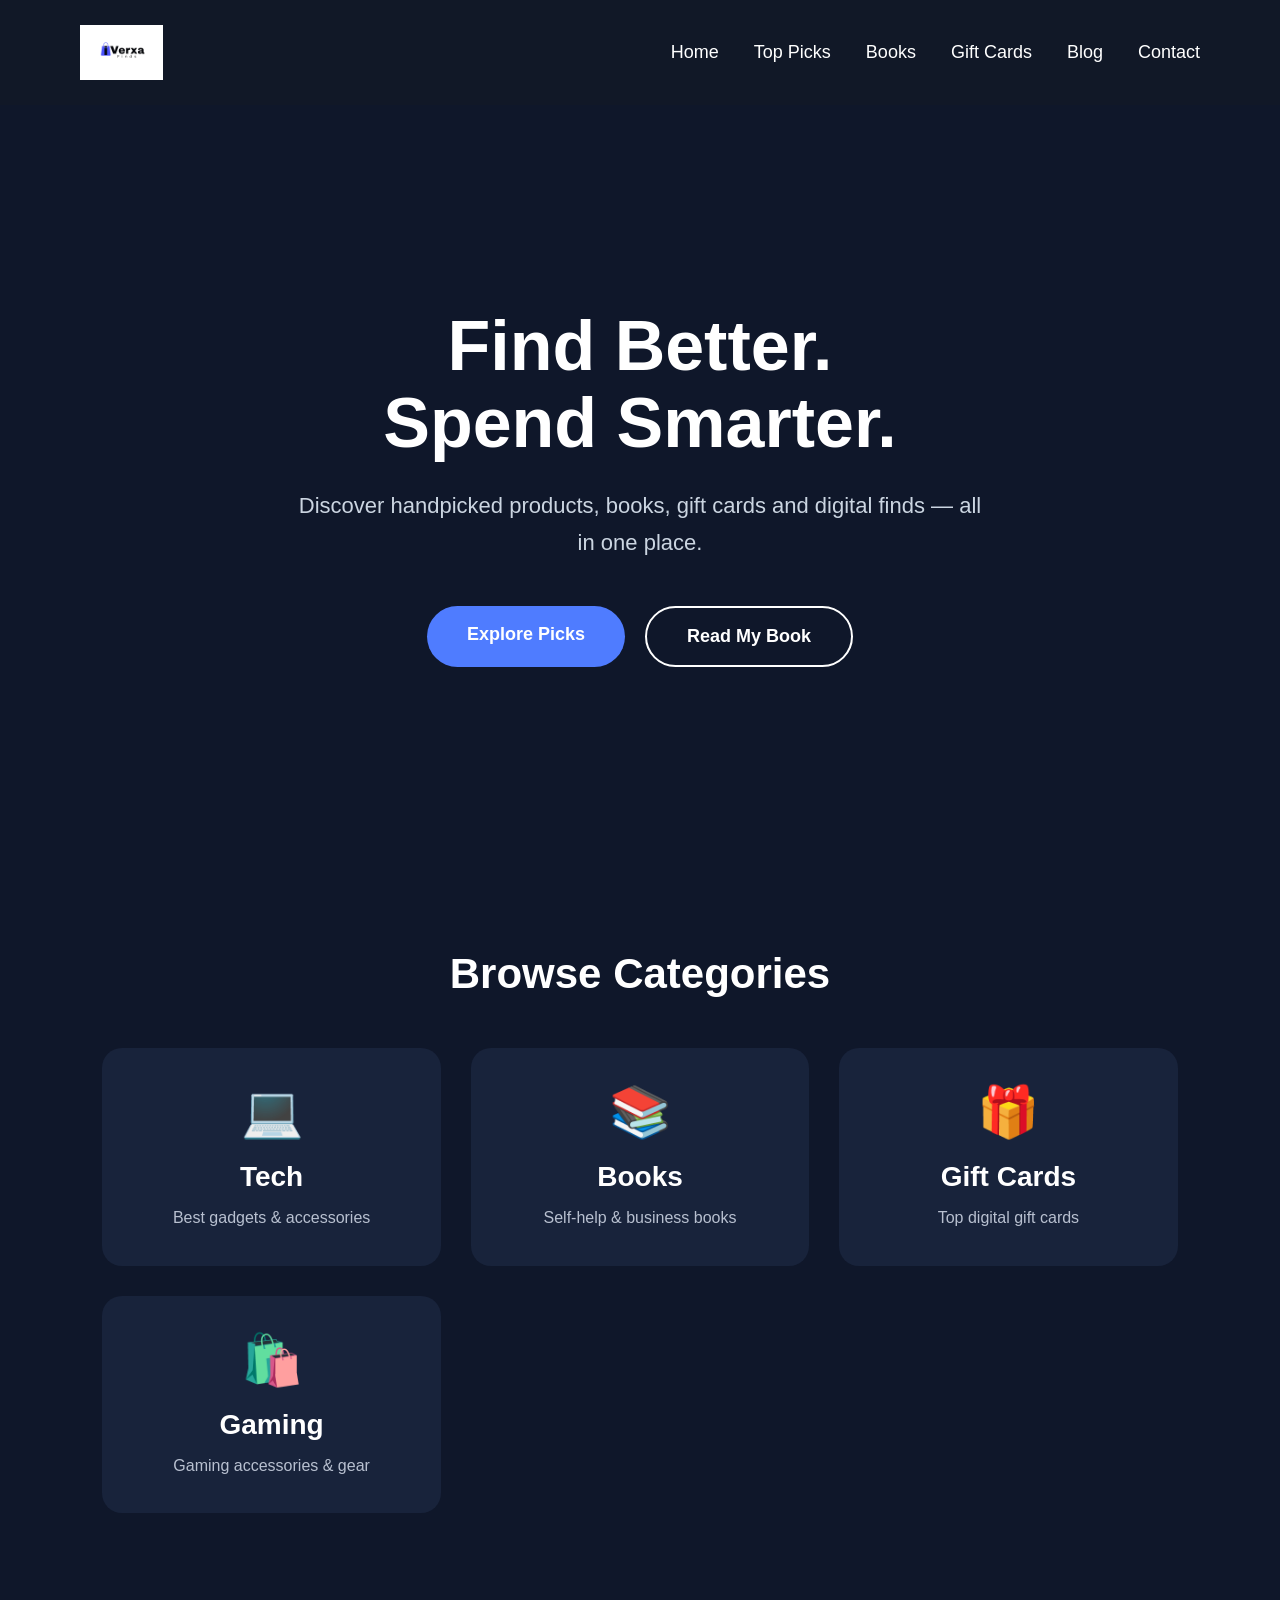
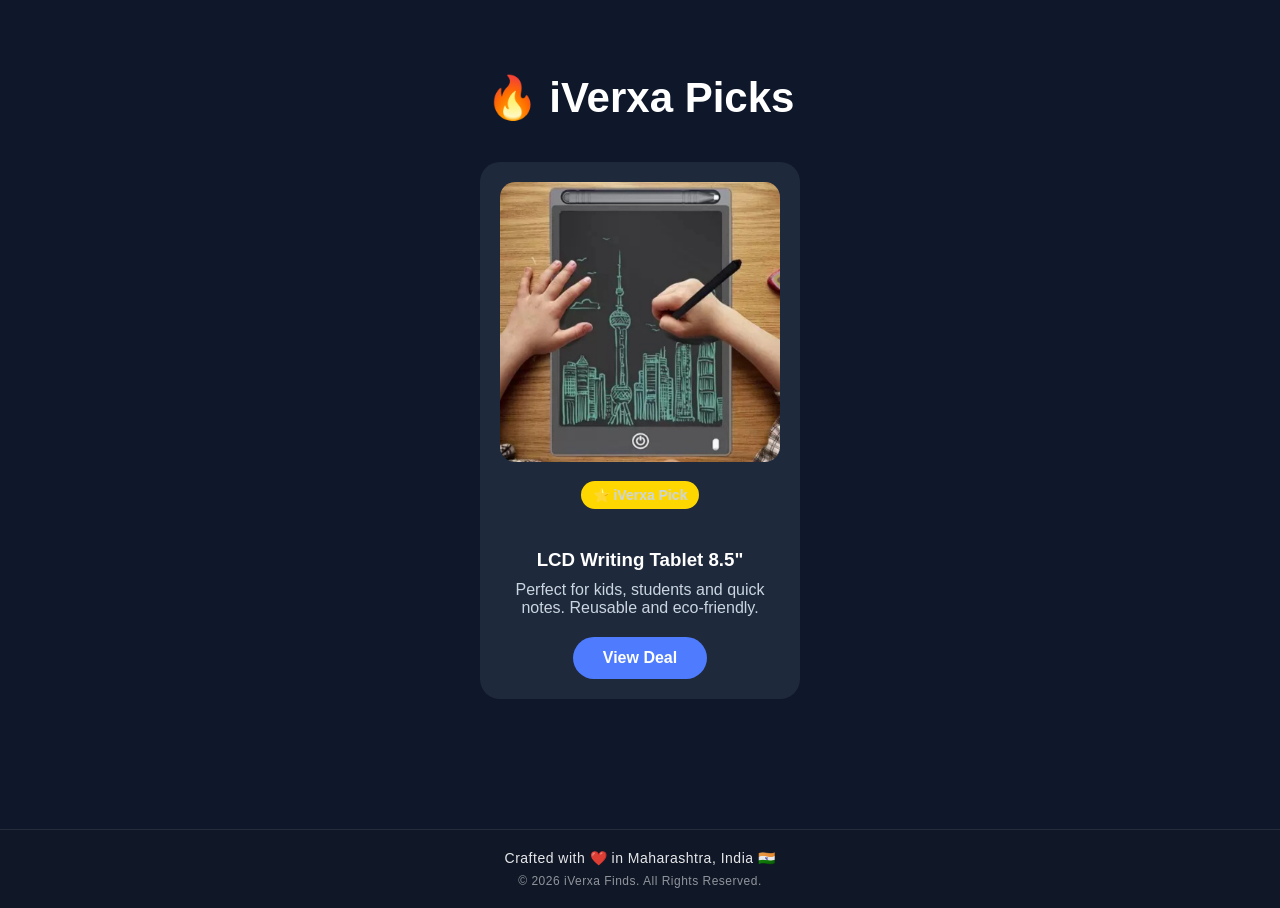
==== index.html @ 4cc2a30b "Added dedicated gift cards page and improved homepage" ====
<!DOCTYPE html>
<html lang="en">

<head>
    <meta charset="UTF-8">
    <meta name="viewport" content="width=device-width, initial-scale=1.0">
    <title>TEST WEBSITE</title>

    <link rel="stylesheet" href="css/style.css">
</head>

<body>

    <nav>

        <div class="logo">
            <img src="images/logo.jpeg" alt="Logo">
        </div>

        <ul class="menu">
            <li><a href="#">Home</a></li>
            <li><a href="#">Top Picks</a></li>
            <li><a href="#">Books</a></li>
            <a href="giftcards.html">Gift Cards</a>
            <li><a href="#">Blog</a></li>
            <li><a href="#">Contact</a></li>
        </ul>

    </nav>

    <section class="hero">

        <h1>Find Better.<br>Spend Smarter.</h1>

        <p>
            Discover handpicked products, books,
            gift cards and digital finds —
            all in one place.
        </p>

        <div class="buttons">
            <a href="#products">Explore Picks</a>
<a href="#books">Read My Book</a>
        </div>

    </section>

    <section class="categories">

        <h2>Browse Categories</h2>

        <div class="category-grid">

            <div class="category-card">
                <span>💻</span>
                <h3>Tech</h3>
                <p>Best gadgets & accessories</p>
            </div>

            <div class="category-card">
                <span>📚</span>
                <h3>Books</h3>
                <p>Self-help & business books</p>
            </div>

<a href="giftcards.html" class="category-link">
    <div class="category-card">
        <span>🎁</span>
        <h3>Gift Cards</h3>
        <p>Top digital gift cards</p>
    </div>
</a>

            <div class="category-card">
                <span>🛍️</span>
                <h3>Gaming</h3>
<p>Gaming accessories & gear</p>
            </div>

        </div>

    </section>
<section class="products" id="products">

    <h2>🔥 iVerxa Picks</h2>

    <div class="product-grid">

        <div class="product-card">

            <img src="images/writing-tablet.jpg" alt="LCD Writing Tablet">

            <p class="badge">⭐ iVerxa Pick</p>

<h3>LCD Writing Tablet 8.5"</h3>

<p>
Perfect for kids, students and quick notes.
Reusable and eco-friendly.
</p>

<a href="https://fktr.in/2ilGq4U" target="_blank">
View Deal
</a>

        </div>

    </div>

</section>

<script src="js/script.js"></script>

<footer class="footer">
    Crafted with ❤️ in Maharashtra, India &#127470;&#127475;
    <br>
    <span>© 2026 iVerxa Finds. All Rights Reserved.</span>
</footer>

</body>
</html>
---- css/style.css ----
*{
    margin:0;
    padding:0;
    box-sizing:border-box;
}

body{
    font-family:Arial, Helvetica, sans-serif;
    background:#0F172A;
    color:white;
}

/* ================= NAVBAR ================= */

nav{
    display:flex;
    justify-content:space-between;
    align-items:center;
    padding:25px 80px;
    background:#111827;
    position:sticky;
    top:0;
}

.logo img{
    height:55px;
    width:auto;
    display:block;
}

.menu{
    display:flex;
    list-style:none;
    gap:35px;
}

.menu a{
    color:white;
    text-decoration:none;
    font-size:18px;
    transition:0.3s;
}

.menu a:hover{
    color:#4F7CFF;
}

/* ================= HERO ================= */

.hero{
    min-height:85vh;
    display:flex;
    flex-direction:column;
    justify-content:center;
    align-items:center;
    text-align:center;
    padding:40px;
}

.hero h1{
    font-size:70px;
    font-weight:800;
    line-height:1.1;
}

.hero p{
    margin-top:25px;
    max-width:700px;
    color:#cbd5e1;
    font-size:22px;
    line-height:1.7;
}

.buttons{
    margin-top:45px;
    display:flex;
    gap:20px;
}

.buttons a{
    text-decoration:none;
    padding:18px 40px;
    border-radius:50px;
    font-size:18px;
    font-weight:bold;
    transition:.3s;
}

.buttons a:first-child{
    background:#4F7CFF;
    color:white;
}

.buttons a:last-child{
    border:2px solid white;
    color:white;
}

.buttons a:hover{
    transform:translateY(-5px);
}

/* ================= CATEGORIES ================= */

.categories{
    padding:80px 8%;
}

.categories h2{
    text-align:center;
    font-size:42px;
    margin-bottom:50px;
}

.category-grid{
    display:grid;
    grid-template-columns:repeat(auto-fit,minmax(250px,1fr));
    gap:30px;
}

.category-card{
    background:#18233b;
    border-radius:20px;
    padding:35px;
    text-align:center;
    cursor:pointer;
    transition:0.3s;
}

.category-card:hover{
    transform:translateY(-10px);
    background:#22304a;
}

.category-card span{
    font-size:50px;
    display:block;
    margin-bottom:20px;
}

.category-card h3{
    font-size:28px;
    margin-bottom:12px;
}

.category-card p{
    color:#b8c0d0;
    line-height:1.6;
}

.products{
    padding:80px;
    text-align:center;
}

.products h2{
    font-size:42px;
    margin-bottom:40px;
}

.product-grid{
    display:flex;
    justify-content:center;
}

.product-card{
    width:320px;
    background:#1E293B;
    border-radius:20px;
    padding:20px;
}

.product-card img{
    width:100%;
    border-radius:15px;
}

.product-card h3{
    margin:20px 0 10px;
}

.product-card p{
    color:#cbd5e1;
    margin-bottom:20px;
}

.product-card a{
    display:inline-block;
    padding:12px 30px;
    background:#4F7CFF;
    color:white;
    text-decoration:none;
    border-radius:30px;
    font-weight:bold;
}

.product-card a:hover{
    background:#3567ff;
}/* ================= GIFT CARDS ================= */

.gift-cards{
    padding:80px 8%;
    text-align:center;
}

.gift-cards h2{
    font-size:42px;
    margin-bottom:15px;
}

.gift-cards .subtitle{
    color:#b8c0d0;
    margin-bottom:50px;
}

.gift-grid{
    display:grid;
    grid-template-columns:repeat(auto-fit,minmax(260px,1fr));
    gap:30px;
}

.gift-card{
    background:#1E293B;
    padding:30px;
    border-radius:20px;
    transition:.3s;
}

.gift-card:hover{
    transform:translateY(-8px);
}

.gift-card img{
    width:80px;
    margin-bottom:20px;
}

.gift-card h3{
    margin-bottom:20px;
}

.gift-card select{
    width:100%;
    padding:12px;
    border:none;
    border-radius:10px;
    margin-bottom:15px;
    background:#0F172A;
    color:white;
}

.stock{
    color:#4ade80;
    margin-bottom:20px;
    font-weight:bold;
}

.gift-card a{
    display:inline-block;
    width:100%;
    padding:14px;
    border-radius:12px;
    background:#4F7CFF;
    color:white;
    text-decoration:none;
    font-weight:bold;
}

.gift-card a:hover{
    background:#3567ff;
}/* ================= FOOTER ================= */

footer{
    background:#111827;
    text-align:center;
    padding:25px;
    margin-top:80px;
}

footer p{
    color:#b8c0d0;
    font-size:16px;
}
.badge{
    display:inline-block;
    background:#FFD700;
    color:#111827;
    padding:6px 12px;
    border-radius:20px;
    font-size:14px;
    font-weight:bold;
    margin:15px 0;
}.category-link{
    text-decoration:none;
    color:inherit;
}

.footer {
    text-align: center;
    padding: 20px;
    margin-top: 50px;
    color: #ffffff;
    font-size: 14px;
    letter-spacing: 0.5px;
    opacity: 0.9;
    border-top: 1px solid rgba(255,255,255,0.1);
}

.footer span {
    display: block;
    margin-top: 8px;
    font-size: 12px;
    opacity: 0.6;
}
.offer-badge{
    display:inline-block;
    background:#16a34a;
    color:#fff;
    padding:6px 12px;
    border-radius:20px;
    font-size:14px;
    font-weight:bold;
    margin:10px 0 15px 0;
}

/* Gift Card Images */
.gift-card img{
    width:90px;
    height:90px;
    object-fit:contain;
    margin-bottom:15px;
}

/* Gift Card Size */
.gift-card{
    min-height:420px;
    transition:0.3s ease;
}

/* Hover Effect */
.gift-card:hover{
    transform:translateY(-8px);
}
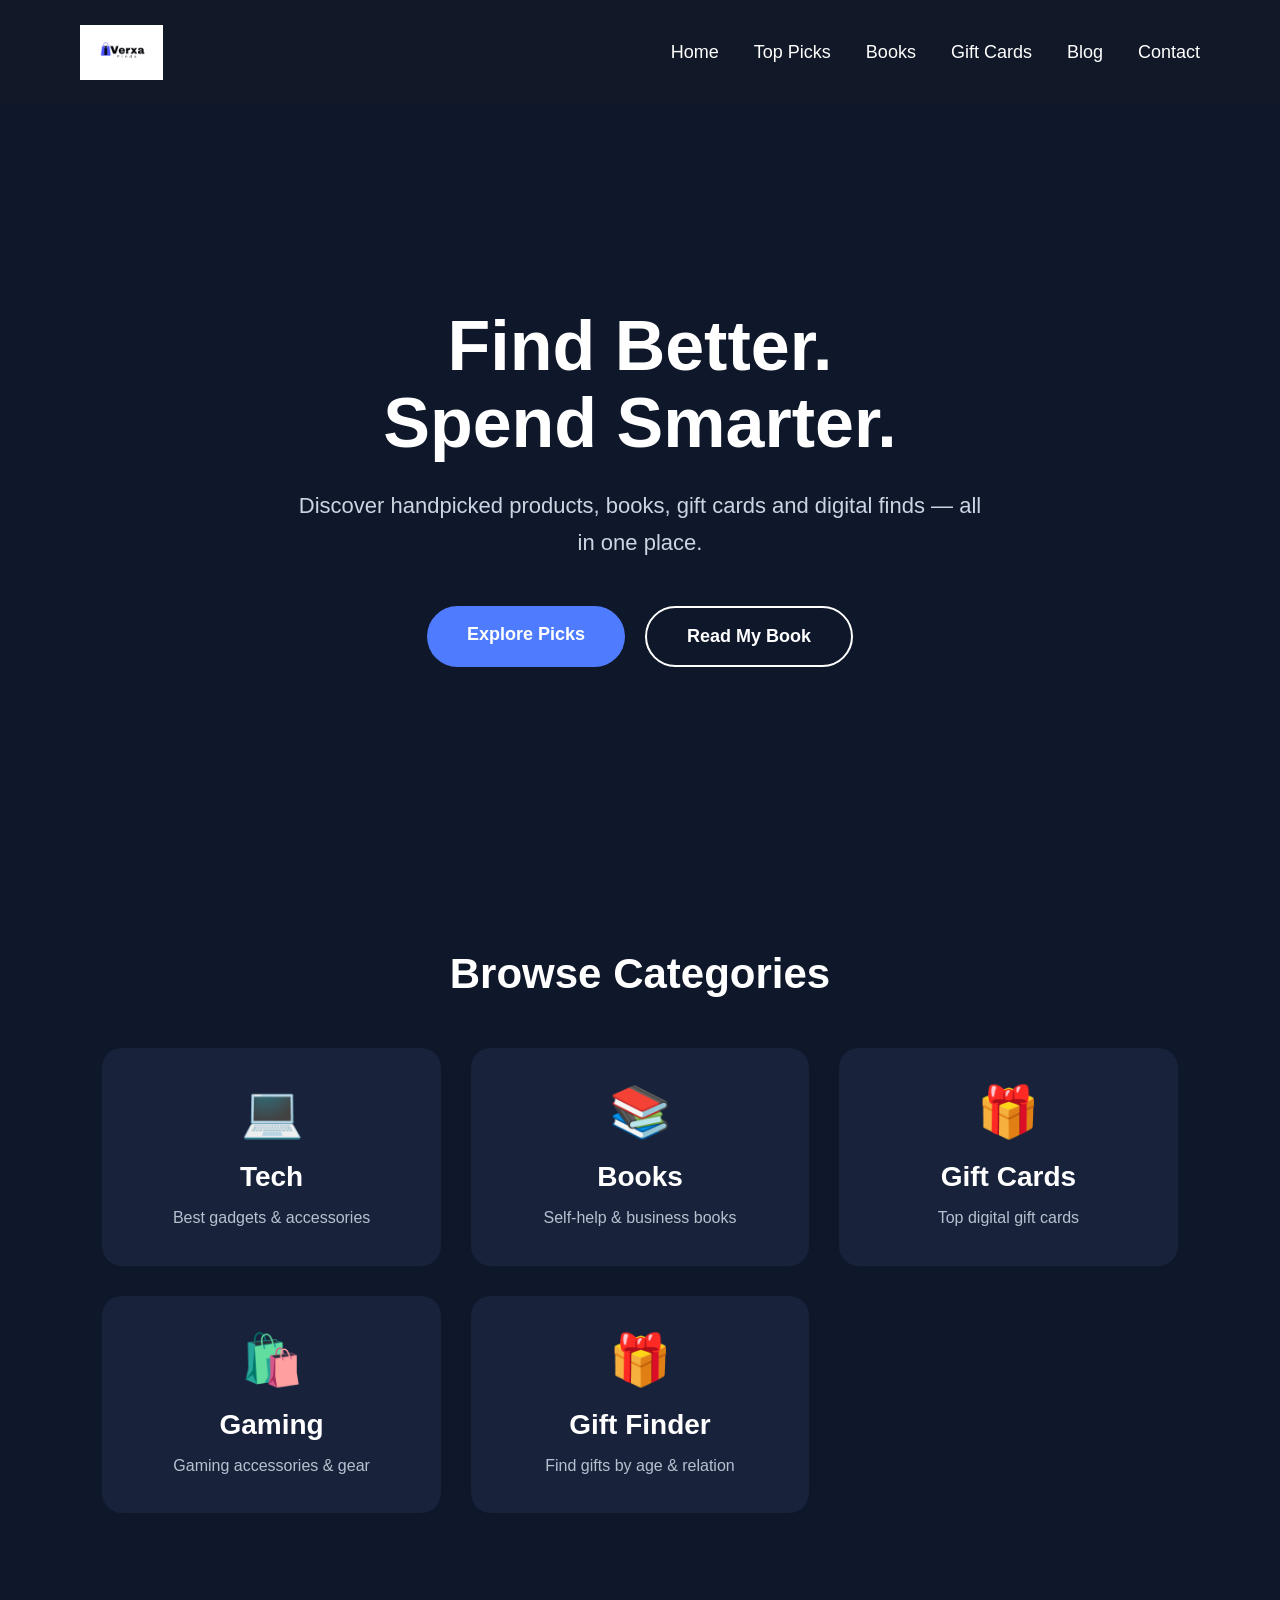
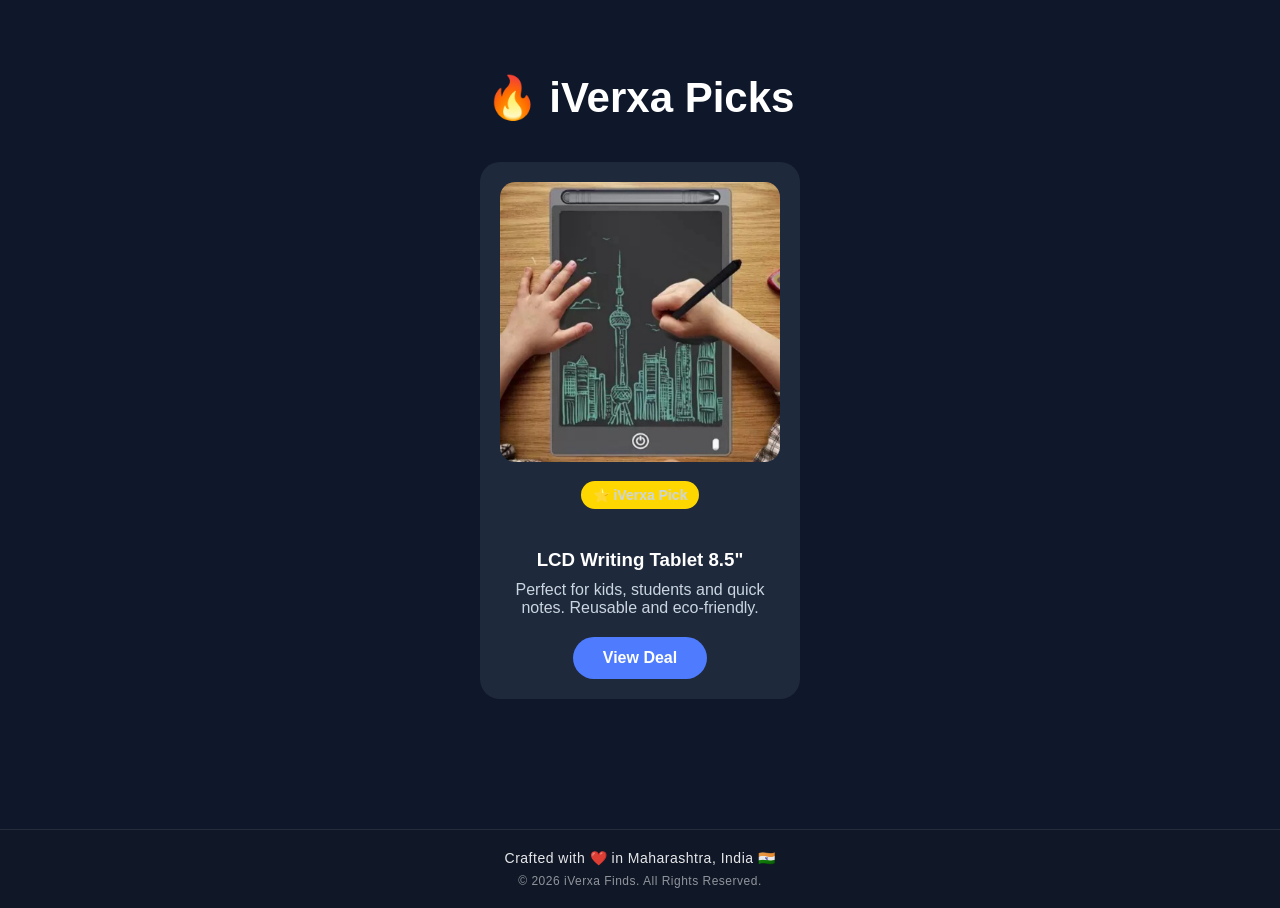
==== commit bb7d9ed4: "Added Gift Finder with product recommendations" ====
--- a/index.html
+++ b/index.html
@@ -4,7 +4,7 @@
 <head>
     <meta charset="UTF-8">
     <meta name="viewport" content="width=device-width, initial-scale=1.0">
-    <title>TEST WEBSITE</title>
+    <title>iVerxa Finds | Handpicked Products & Gift Cards</title>
 
     <link rel="stylesheet" href="css/style.css">
 </head>
@@ -77,6 +77,14 @@
 <p>Gaming accessories & gear</p>
             </div>
 
+            <a href="giftfinder.html" class="category-link">
+    <div class="category-card">
+        <span>🎁</span>
+        <h3>Gift Finder</h3>
+        <p>Find gifts by age & relation</p>
+    </div>
+</a>
+
         </div>
 
     </section>
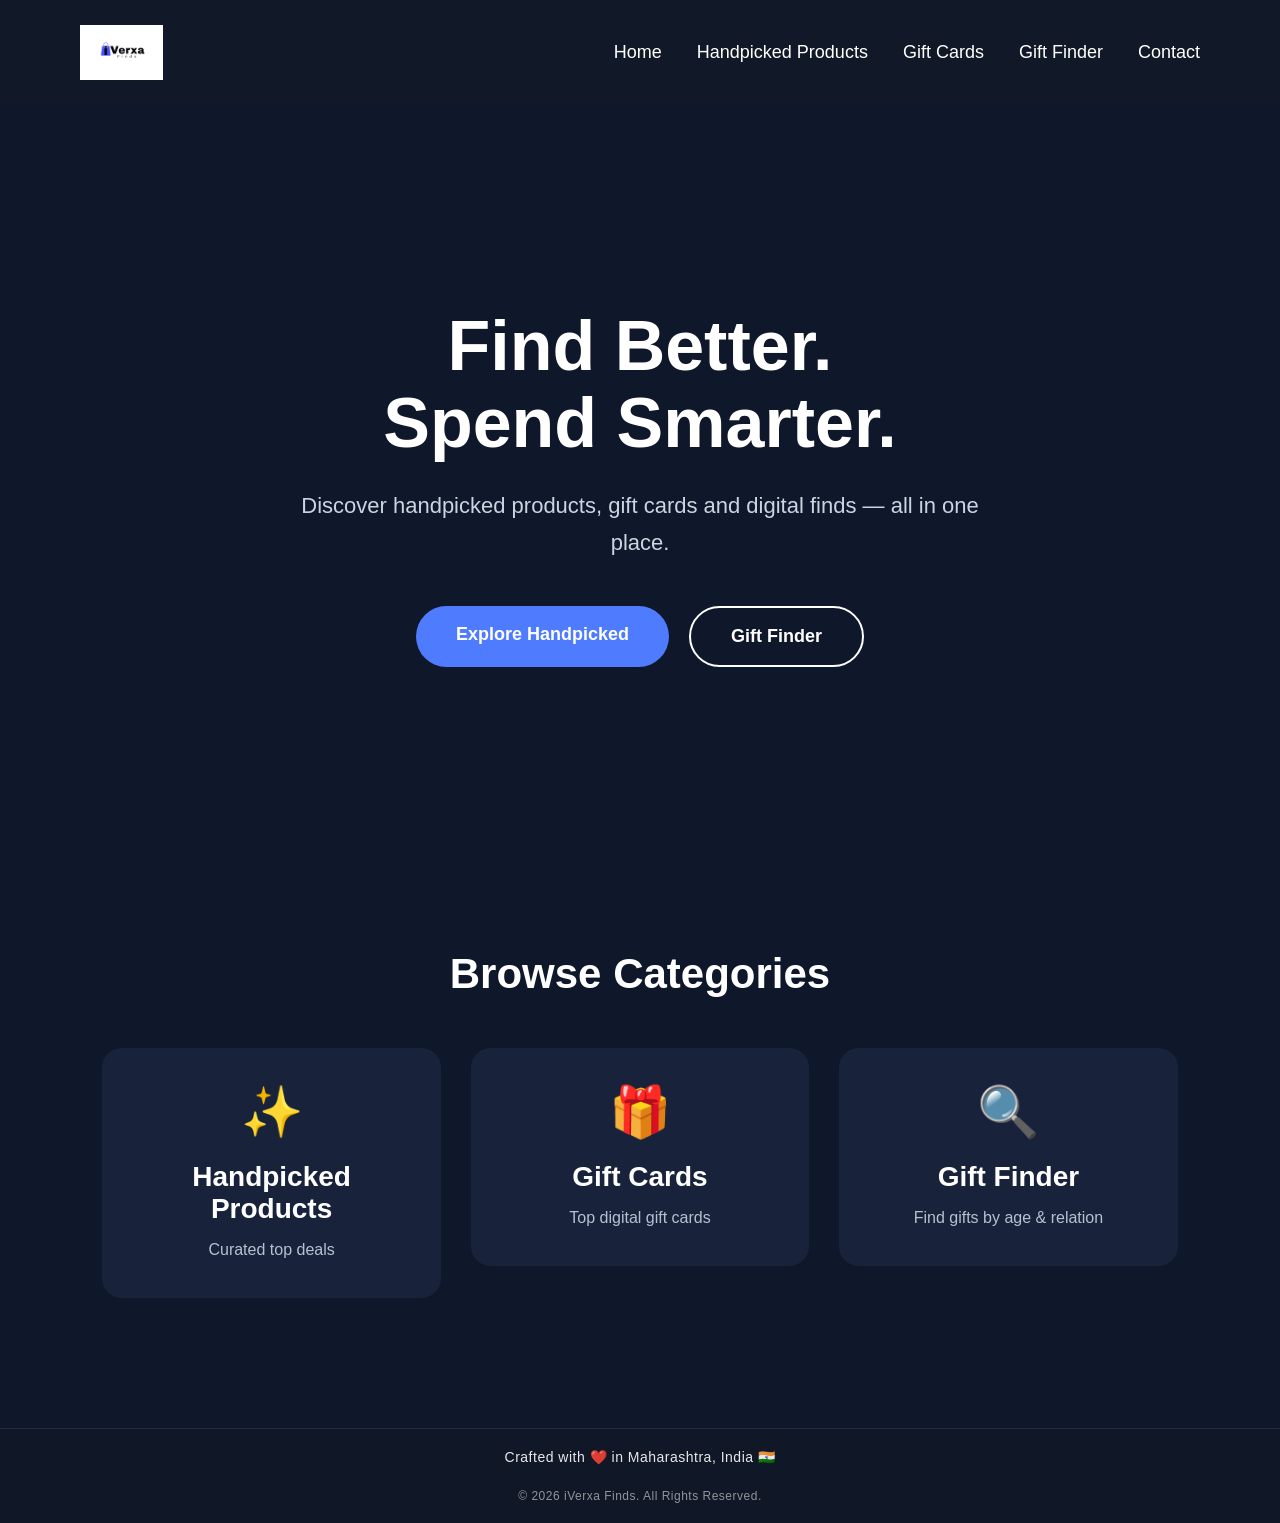
==== commit 79751b46: "Updated handpicked section and gift finder features" ====
--- a/index.html
+++ b/index.html
@@ -6,124 +6,80 @@
     <meta name="viewport" content="width=device-width, initial-scale=1.0">
     <title>iVerxa Finds | Handpicked Products & Gift Cards</title>
 
+    <meta name="google-site-verification" content="LijkkL2CSjMQVJbNlQ_ZaYyhvx5YOYmb2FTAO7LZ7fs" />
+
     <link rel="stylesheet" href="css/style.css">
 </head>
 
 <body>
 
     <nav>
-
         <div class="logo">
             <img src="images/logo.jpeg" alt="Logo">
         </div>
 
         <ul class="menu">
-            <li><a href="#">Home</a></li>
-            <li><a href="#">Top Picks</a></li>
-            <li><a href="#">Books</a></li>
-            <a href="giftcards.html">Gift Cards</a>
-            <li><a href="#">Blog</a></li>
-            <li><a href="#">Contact</a></li>
+            <li><a href="index.html">Home</a></li>
+            <li><a href="handpicked.html">Handpicked Products</a></li>
+            <li><a href="giftcards.html">Gift Cards</a></li>
+            <li><a href="giftfinder.html">Gift Finder</a></li>
+            <li><a href="contact.html">Contact</a></li>
         </ul>
-
     </nav>
 
     <section class="hero">
-
         <h1>Find Better.<br>Spend Smarter.</h1>
 
         <p>
-            Discover handpicked products, books,
+            Discover handpicked products,
             gift cards and digital finds —
             all in one place.
         </p>
 
         <div class="buttons">
-            <a href="#products">Explore Picks</a>
-<a href="#books">Read My Book</a>
+            <a href="handpicked.html">Explore Handpicked</a>
+            <a href="giftfinder.html">Gift Finder</a>
         </div>
-
     </section>
 
     <section class="categories">
-
         <h2>Browse Categories</h2>
 
         <div class="category-grid">
 
-            <div class="category-card">
-                <span>💻</span>
-                <h3>Tech</h3>
-                <p>Best gadgets & accessories</p>
-            </div>
+            <a href="handpicked.html" class="category-link">
+                <div class="category-card">
+                    <span>✨</span>
+                    <h3>Handpicked Products</h3>
+                    <p>Curated top deals</p>
+                </div>
+            </a>
 
-            <div class="category-card">
-                <span>📚</span>
-                <h3>Books</h3>
-                <p>Self-help & business books</p>
-            </div>
-
-<a href="giftcards.html" class="category-link">
-    <div class="category-card">
-        <span>🎁</span>
-        <h3>Gift Cards</h3>
-        <p>Top digital gift cards</p>
-    </div>
-</a>
-
-            <div class="category-card">
-                <span>🛍️</span>
-                <h3>Gaming</h3>
-<p>Gaming accessories & gear</p>
-            </div>
+            <a href="giftcards.html" class="category-link">
+                <div class="category-card">
+                    <span>🎁</span>
+                    <h3>Gift Cards</h3>
+                    <p>Top digital gift cards</p>
+                </div>
+            </a>
 
             <a href="giftfinder.html" class="category-link">
-    <div class="category-card">
-        <span>🎁</span>
-        <h3>Gift Finder</h3>
-        <p>Find gifts by age & relation</p>
-    </div>
-</a>
+                <div class="category-card">
+                    <span>🔍</span>
+                    <h3>Gift Finder</h3>
+                    <p>Find gifts by age & relation</p>
+                </div>
+            </a>
 
         </div>
+    </section>
 
-    </section>
-<section class="products" id="products">
+    <footer class="footer">
+        Crafted with ❤️ in Maharashtra, India 🇮🇳
+        <br><br>
+        <span>© 2026 iVerxa Finds. All Rights Reserved.</span>
+    </footer>
 
-    <h2>🔥 iVerxa Picks</h2>
-
-    <div class="product-grid">
-
-        <div class="product-card">
-
-            <img src="images/writing-tablet.jpg" alt="LCD Writing Tablet">
-
-            <p class="badge">⭐ iVerxa Pick</p>
-
-<h3>LCD Writing Tablet 8.5"</h3>
-
-<p>
-Perfect for kids, students and quick notes.
-Reusable and eco-friendly.
-</p>
-
-<a href="https://fktr.in/2ilGq4U" target="_blank">
-View Deal
-</a>
-
-        </div>
-
-    </div>
-
-</section>
-
-<script src="js/script.js"></script>
-
-<footer class="footer">
-    Crafted with ❤️ in Maharashtra, India &#127470;&#127475;
-    <br>
-    <span>© 2026 iVerxa Finds. All Rights Reserved.</span>
-</footer>
-
+    <script src="js/script.js"></script>
 </body>
 </html>
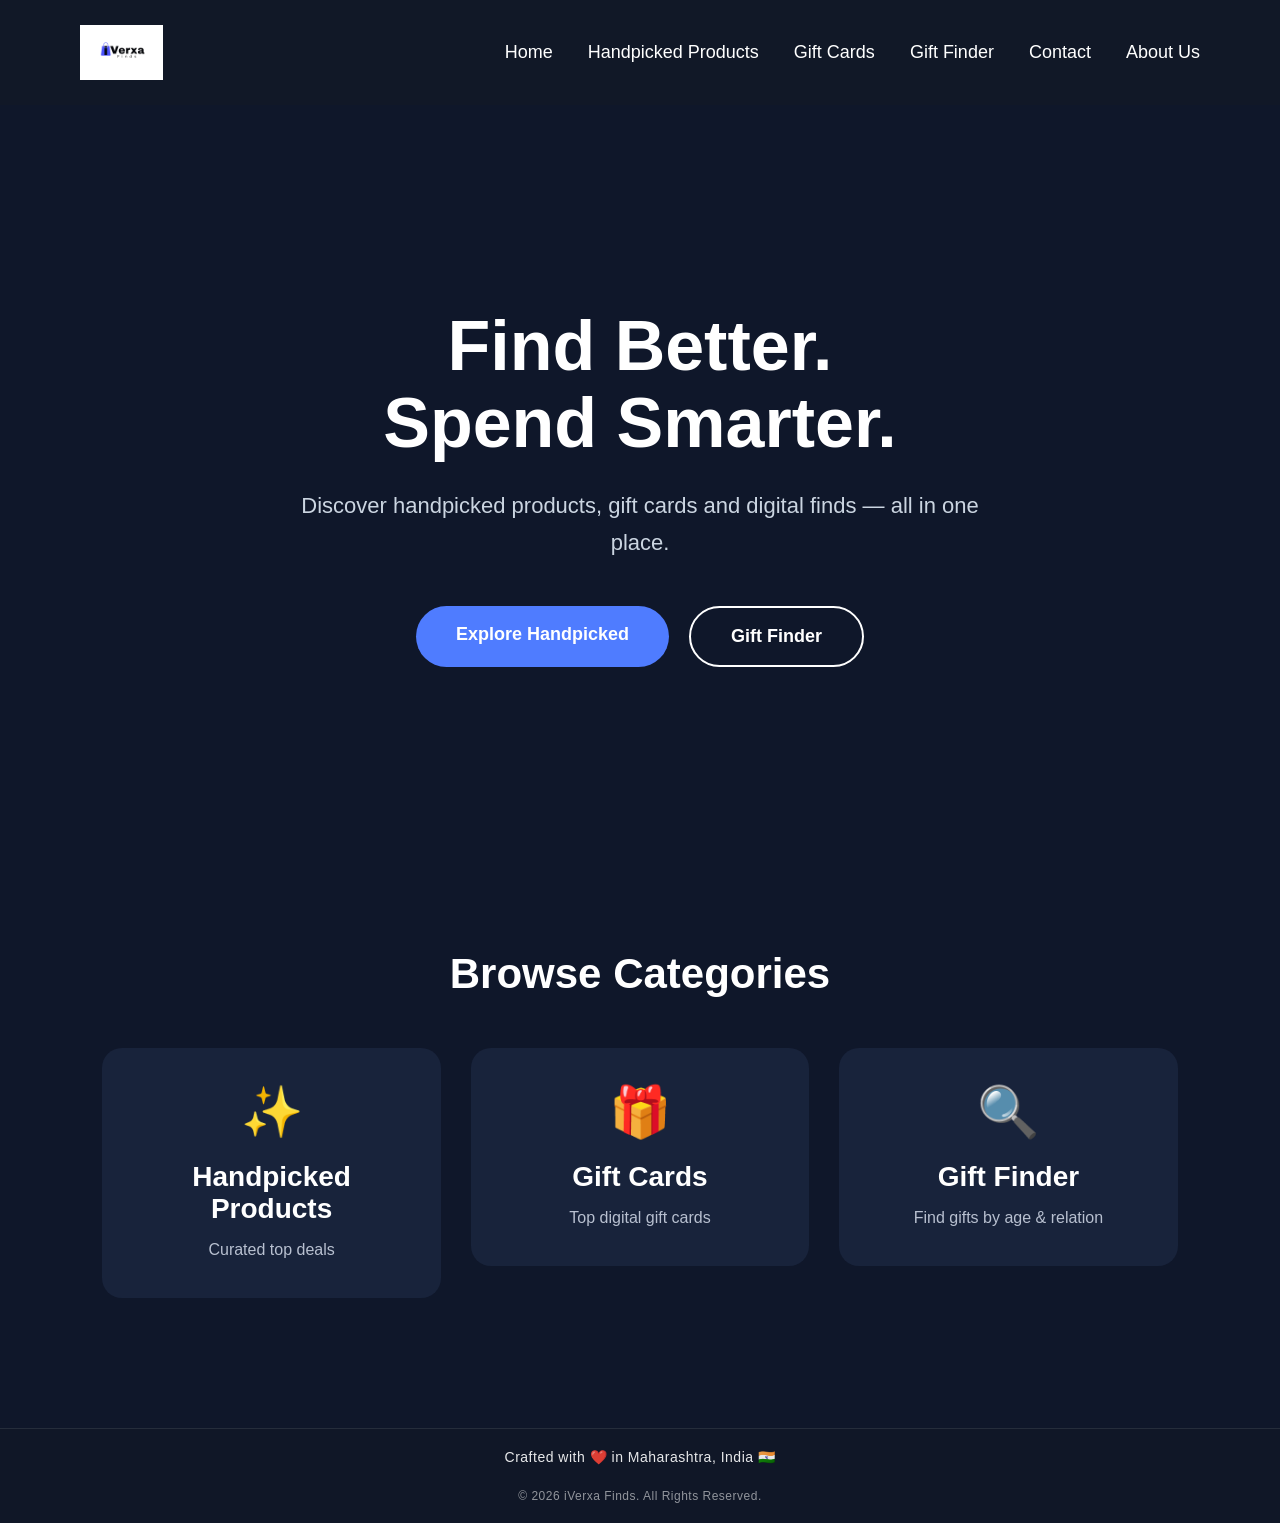
==== commit 65a63f06: "Added About Us page and updated navbar" ====
--- a/index.html
+++ b/index.html
@@ -24,6 +24,7 @@
             <li><a href="giftcards.html">Gift Cards</a></li>
             <li><a href="giftfinder.html">Gift Finder</a></li>
             <li><a href="contact.html">Contact</a></li>
+            <li><a href="about.html">About Us</a></li>
         </ul>
     </nav>
 
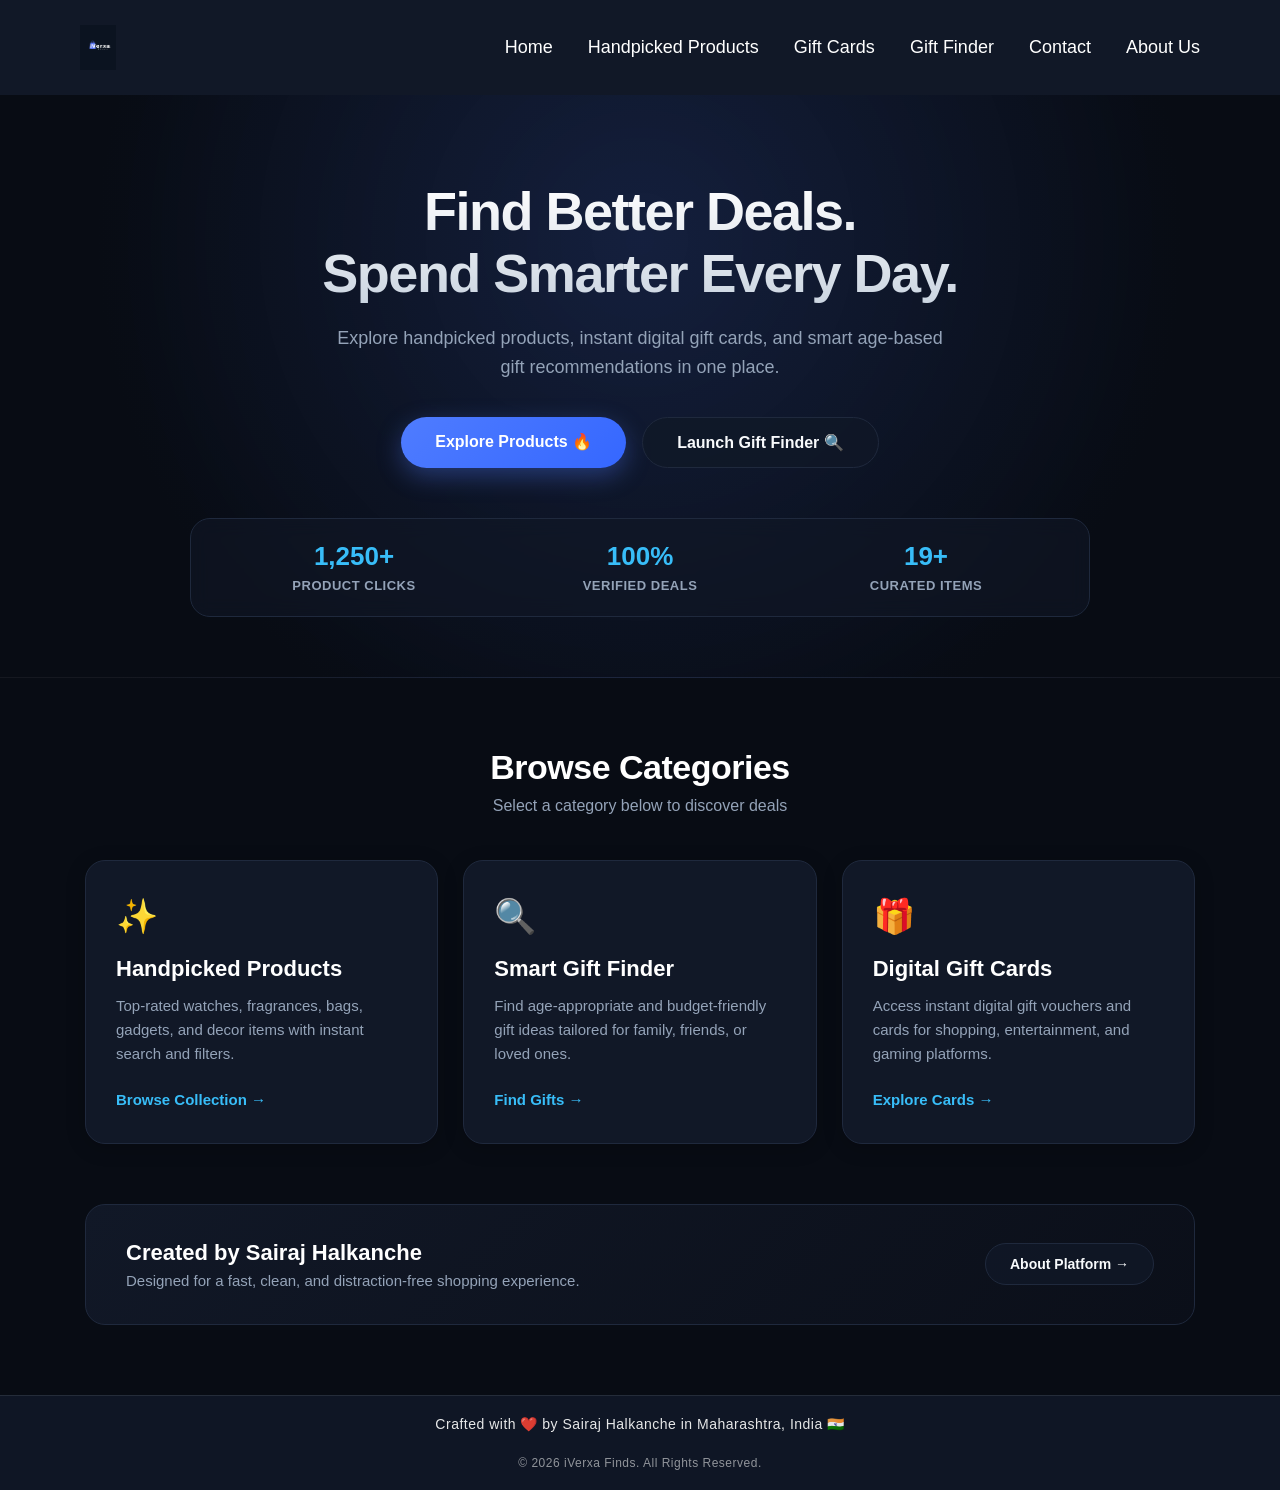
==== commit e8e2e8dc: "Restored original CSS file from ChatGPT" ====
--- a/index.html
+++ b/index.html
@@ -4,18 +4,276 @@
 <head>
     <meta charset="UTF-8">
     <meta name="viewport" content="width=device-width, initial-scale=1.0">
-    <title>iVerxa Finds | Handpicked Products & Gift Cards</title>
+    <title>iVerxa Finds | Curated Deals & Smart Recommendations</title>
 
     <meta name="google-site-verification" content="LijkkL2CSjMQVJbNlQ_ZaYyhvx5YOYmb2FTAO7LZ7fs" />
+    <meta name="description" content="Discover handpicked products, digital gift cards, and smart gift recommendations curated by Sairaj Halkanche.">
 
     <link rel="stylesheet" href="css/style.css">
+
+    <style>
+        :root {
+            --bg-dark: #080C14;
+            --card-bg: #111827;
+            --accent-blue: #4F7CFF;
+            --accent-cyan: #38BDF8;
+            --border-glow: #1F293D;
+            --text-main: #F8FAFC;
+            --text-muted: #94A3B8;
+        }
+
+        body {
+            background-color: var(--bg-dark);
+            color: var(--text-main);
+            font-family: -apple-system, BlinkMacSystemFont, "Segoe UI", Roboto, Helvetica, Arial, sans-serif;
+            margin: 0;
+            padding: 0;
+            overflow-x: hidden;
+        }
+
+        /* Navbar Logo Fix */
+        .logo img {
+            height: 45px;
+            width: auto;
+            object-fit: contain;
+            transition: transform 0.3s ease;
+        }
+
+        .logo img:hover {
+            transform: scale(1.05);
+        }
+
+        /* Hero Section */
+        .hero-section {
+            position: relative;
+            padding: 85px 20px 60px 20px;
+            text-align: center;
+            background: radial-gradient(circle at 50% 25%, rgba(79, 124, 255, 0.18) 0%, rgba(8, 12, 20, 1) 70%);
+            border-bottom: 1px solid rgba(255, 255, 255, 0.05);
+        }
+
+        .hero-title {
+            font-size: 54px;
+            font-weight: 800;
+            line-height: 1.15;
+            margin: 0 auto 20px auto;
+            max-width: 850px;
+            letter-spacing: -1.5px;
+            background: linear-gradient(180deg, #FFFFFF 0%, #CBD5E1 100%);
+            -webkit-background-clip: text;
+            -webkit-text-fill-color: transparent;
+        }
+
+        .hero-subtitle {
+            font-size: 18px;
+            color: var(--text-muted);
+            max-width: 620px;
+            margin: 0 auto 35px auto;
+            line-height: 1.6;
+        }
+
+        /* Buttons */
+        .cta-group {
+            display: flex;
+            gap: 16px;
+            justify-content: center;
+            flex-wrap: wrap;
+            margin-bottom: 50px;
+        }
+
+        .btn-primary {
+            background: linear-gradient(135deg, #4F7CFF 0%, #3567FF 100%);
+            color: #FFFFFF;
+            padding: 15px 34px;
+            border-radius: 30px;
+            font-size: 16px;
+            font-weight: 700;
+            text-decoration: none;
+            transition: all 0.3s ease;
+            box-shadow: 0 8px 25px rgba(79, 124, 255, 0.35);
+        }
+
+        .btn-primary:hover {
+            transform: translateY(-3px);
+            box-shadow: 0 12px 30px rgba(79, 124, 255, 0.5);
+        }
+
+        .btn-secondary {
+            background: rgba(17, 24, 39, 0.8);
+            color: var(--text-main);
+            border: 1px solid var(--border-glow);
+            padding: 15px 34px;
+            border-radius: 30px;
+            font-size: 16px;
+            font-weight: 600;
+            text-decoration: none;
+            transition: all 0.3s ease;
+        }
+
+        .btn-secondary:hover {
+            border-color: var(--accent-blue);
+            transform: translateY(-3px);
+        }
+
+        /* Live Activity & Engagement Counter Bar */
+        .live-counter-bar {
+            max-width: 900px;
+            margin: 0 auto;
+            display: grid;
+            grid-template-columns: repeat(auto-fit, minmax(200px, 1fr));
+            gap: 20px;
+            background: rgba(17, 24, 39, 0.6);
+            border: 1px solid var(--border-glow);
+            padding: 22px 30px;
+            border-radius: 20px;
+            backdrop-filter: blur(10px);
+        }
+
+        .counter-item {
+            text-align: center;
+        }
+
+        .counter-number {
+            font-size: 26px;
+            font-weight: 800;
+            color: var(--accent-cyan);
+            display: block;
+            margin-bottom: 4px;
+        }
+
+        .counter-label {
+            font-size: 13px;
+            color: var(--text-muted);
+            text-transform: uppercase;
+            letter-spacing: 0.5px;
+            font-weight: 600;
+        }
+
+        /* Feature Cards Section */
+        .main-container {
+            max-width: 1150px;
+            margin: 70px auto;
+            padding: 0 20px;
+        }
+
+        .section-header {
+            text-align: center;
+            margin-bottom: 45px;
+        }
+
+        .section-header h2 {
+            font-size: 34px;
+            color: #FFFFFF;
+            margin: 0 0 10px 0;
+            font-weight: 800;
+            letter-spacing: -0.5px;
+        }
+
+        .section-header p {
+            color: var(--text-muted);
+            font-size: 16px;
+            margin: 0;
+        }
+
+        .feature-grid {
+            display: grid;
+            grid-template-columns: repeat(auto-fit, minmax(310px, 1fr));
+            gap: 25px;
+        }
+
+        .feature-card {
+            background: var(--card-bg);
+            border: 1px solid var(--border-glow);
+            border-radius: 20px;
+            padding: 35px 30px;
+            text-decoration: none;
+            color: inherit;
+            display: flex;
+            flex-direction: column;
+            justify-content: space-between;
+            transition: all 0.3s ease;
+            box-shadow: 0 4px 20px rgba(0, 0, 0, 0.2);
+        }
+
+        .feature-card:hover {
+            transform: translateY(-6px);
+            border-color: var(--accent-blue);
+            box-shadow: 0 12px 30px rgba(79, 124, 255, 0.2);
+        }
+
+        .icon-box {
+            font-size: 34px;
+            margin-bottom: 20px;
+            display: inline-block;
+        }
+
+        .feature-card h3 {
+            font-size: 22px;
+            color: #FFFFFF;
+            margin: 0 0 12px 0;
+            font-weight: 700;
+        }
+
+        .feature-card p {
+            color: var(--text-muted);
+            font-size: 15px;
+            line-height: 1.6;
+            margin: 0 0 25px 0;
+        }
+
+        .card-action {
+            color: var(--accent-cyan);
+            font-weight: 700;
+            font-size: 15px;
+            display: inline-flex;
+            align-items: center;
+            gap: 6px;
+        }
+
+        /* Creator Footer Banner */
+        .creator-banner {
+            background: linear-gradient(135deg, #111827 0%, #0B0F19 100%);
+            border: 1px solid var(--border-glow);
+            border-radius: 20px;
+            padding: 35px 40px;
+            margin-top: 60px;
+            display: flex;
+            align-items: center;
+            justify-content: space-between;
+            gap: 20px;
+            flex-wrap: wrap;
+        }
+
+        .creator-banner h3 {
+            font-size: 22px;
+            color: #FFFFFF;
+            margin: 0 0 6px 0;
+        }
+
+        .creator-banner p {
+            color: var(--text-muted);
+            margin: 0;
+            font-size: 15px;
+        }
+
+        @media (max-width: 768px) {
+            .hero-title { font-size: 36px; }
+            .hero-subtitle { font-size: 16px; }
+            .live-counter-bar { grid-template-columns: 1fr 1fr; }
+            .creator-banner { text-align: center; justify-content: center; }
+        }
+    </style>
 </head>
 
 <body>
 
+    <!-- Navigation Bar -->
     <nav>
         <div class="logo">
-            <img src="images/logo.jpeg" alt="Logo">
+            <!-- Transparent PNG Logo -->
+            <a href="index.html">
+                <img src="images/logo.png" alt="iVerxa Finds Logo" onerror="this.src='images/logo.jpeg'">
+            </a>
         </div>
 
         <ul class="menu">
@@ -28,59 +286,99 @@
         </ul>
     </nav>
 
-    <section class="hero">
-        <h1>Find Better.<br>Spend Smarter.</h1>
-
-        <p>
-            Discover handpicked products,
-            gift cards and digital finds —
-            all in one place.
+    <!-- Hero Section -->
+    <section class="hero-section">
+        <h1 class="hero-title">
+            Find Better Deals.<br>Spend Smarter Every Day.
+        </h1>
+
+        <p class="hero-subtitle">
+            Explore handpicked products, instant digital gift cards, and smart age-based gift recommendations in one place.
         </p>
 
-        <div class="buttons">
-            <a href="handpicked.html">Explore Handpicked</a>
-            <a href="giftfinder.html">Gift Finder</a>
+        <div class="cta-group">
+            <a href="handpicked.html" class="btn-primary">Explore Products 🔥</a>
+            <a href="giftfinder.html" class="btn-secondary">Launch Gift Finder 🔍</a>
+        </div>
+
+        <!-- Live Platform Activity Stats Bar -->
+        <div class="live-counter-bar">
+            <div class="counter-item">
+                <span class="counter-number">1,250+</span>
+                <span class="counter-label">Product Clicks</span>
+            </div>
+            <div class="counter-item">
+                <span class="counter-number">100%</span>
+                <span class="counter-label">Verified Deals</span>
+            </div>
+            <div class="counter-item">
+                <span class="counter-number">19+</span>
+                <span class="counter-label">Curated Items</span>
+            </div>
         </div>
     </section>
 
-    <section class="categories">
-        <h2>Browse Categories</h2>
-
-        <div class="category-grid">
-
-            <a href="handpicked.html" class="category-link">
-                <div class="category-card">
-                    <span>✨</span>
+    <!-- Main Categories Grid -->
+    <main class="main-container">
+        
+        <div class="section-header">
+            <h2>Browse Categories</h2>
+            <p>Select a category below to discover deals</p>
+        </div>
+
+        <div class="feature-grid">
+
+            <!-- Card 1: Handpicked -->
+            <a href="handpicked.html" class="feature-card">
+                <div>
+                    <span class="icon-box">✨</span>
                     <h3>Handpicked Products</h3>
-                    <p>Curated top deals</p>
+                    <p>Top-rated watches, fragrances, bags, gadgets, and decor items with instant search and filters.</p>
                 </div>
+                <span class="card-action">Browse Collection &rarr;</span>
             </a>
 
-            <a href="giftcards.html" class="category-link">
-                <div class="category-card">
-                    <span>🎁</span>
-                    <h3>Gift Cards</h3>
-                    <p>Top digital gift cards</p>
+            <!-- Card 2: Gift Finder -->
+            <a href="giftfinder.html" class="feature-card">
+                <div>
+                    <span class="icon-box">🔍</span>
+                    <h3>Smart Gift Finder</h3>
+                    <p>Find age-appropriate and budget-friendly gift ideas tailored for family, friends, or loved ones.</p>
                 </div>
+                <span class="card-action">Find Gifts &rarr;</span>
             </a>
 
-            <a href="giftfinder.html" class="category-link">
-                <div class="category-card">
-                    <span>🔍</span>
-                    <h3>Gift Finder</h3>
-                    <p>Find gifts by age & relation</p>
+            <!-- Card 3: Gift Cards -->
+            <a href="giftcards.html" class="feature-card">
+                <div>
+                    <span class="icon-box">🎁</span>
+                    <h3>Digital Gift Cards</h3>
+                    <p>Access instant digital gift vouchers and cards for shopping, entertainment, and gaming platforms.</p>
                 </div>
+                <span class="card-action">Explore Cards &rarr;</span>
             </a>
 
         </div>
-    </section>
-
+
+        <!-- Creator Banner -->
+        <div class="creator-banner">
+            <div>
+                <h3>Created by Sairaj Halkanche</h3>
+                <p>Designed for a fast, clean, and distraction-free shopping experience.</p>
+            </div>
+            <a href="about.html" class="btn-secondary" style="padding: 12px 24px; font-size: 14px;">About Platform &rarr;</a>
+        </div>
+
+    </main>
+
+    <!-- Footer -->
     <footer class="footer">
-        Crafted with ❤️ in Maharashtra, India 🇮🇳
+        Crafted with ❤️ by Sairaj Halkanche in Maharashtra, India 🇮🇳
         <br><br>
         <span>© 2026 iVerxa Finds. All Rights Reserved.</span>
     </footer>
 
     <script src="js/script.js"></script>
 </body>
+
 </html>
--- a/css/style.css
+++ b/css/style.css
@@ -1,343 +1,686 @@
 *{
+
     margin:0;
+
     padding:0;
+
     box-sizing:border-box;
-}
+
+}
+
+
 
 body{
+
     font-family:Arial, Helvetica, sans-serif;
+
     background:#0F172A;
+
     color:white;
-}
+
+}
+
+
 
 /* ================= NAVBAR ================= */
 
+
+
 nav{
+
     display:flex;
+
     justify-content:space-between;
+
     align-items:center;
+
     padding:25px 80px;
+
     background:#111827;
+
     position:sticky;
+
     top:0;
-}
+
+}
+
+
 
 .logo img{
+
     height:55px;
+
     width:auto;
+
     display:block;
-}
+
+}
+
+
 
 .menu{
+
     display:flex;
+
     list-style:none;
+
     gap:35px;
-}
+
+}
+
+
 
 .menu a{
+
     color:white;
+
     text-decoration:none;
+
     font-size:18px;
+
     transition:0.3s;
-}
+
+}
+
+
 
 .menu a:hover{
+
     color:#4F7CFF;
-}
+
+}
+
+
 
 /* ================= HERO ================= */
 
+
+
 .hero{
+
     min-height:85vh;
+
     display:flex;
+
     flex-direction:column;
+
     justify-content:center;
+
     align-items:center;
+
     text-align:center;
+
     padding:40px;
-}
+
+}
+
+
 
 .hero h1{
+
     font-size:70px;
+
     font-weight:800;
+
     line-height:1.1;
-}
+
+}
+
+
 
 .hero p{
+
     margin-top:25px;
+
     max-width:700px;
+
     color:#cbd5e1;
+
     font-size:22px;
+
     line-height:1.7;
-}
+
+}
+
+
 
 .buttons{
+
     margin-top:45px;
+
     display:flex;
+
     gap:20px;
-}
+
+}
+
+
 
 .buttons a{
+
     text-decoration:none;
+
     padding:18px 40px;
+
     border-radius:50px;
+
     font-size:18px;
+
     font-weight:bold;
+
     transition:.3s;
-}
+
+}
+
+
 
 .buttons a:first-child{
+
     background:#4F7CFF;
+
     color:white;
-}
+
+}
+
+
 
 .buttons a:last-child{
+
     border:2px solid white;
+
     color:white;
-}
+
+}
+
+
 
 .buttons a:hover{
+
     transform:translateY(-5px);
-}
+
+}
+
+
 
 /* ================= CATEGORIES ================= */
 
+
+
 .categories{
+
     padding:80px 8%;
-}
+
+}
+
+
 
 .categories h2{
+
     text-align:center;
+
     font-size:42px;
+
     margin-bottom:50px;
-}
+
+}
+
+
 
 .category-grid{
+
     display:grid;
+
     grid-template-columns:repeat(auto-fit,minmax(250px,1fr));
+
     gap:30px;
-}
+
+}
+
+
 
 .category-card{
+
     background:#18233b;
+
     border-radius:20px;
+
     padding:35px;
+
     text-align:center;
+
     cursor:pointer;
+
     transition:0.3s;
-}
+
+}
+
+
 
 .category-card:hover{
+
     transform:translateY(-10px);
+
     background:#22304a;
-}
+
+}
+
+
 
 .category-card span{
+
     font-size:50px;
+
     display:block;
+
     margin-bottom:20px;
-}
+
+}
+
+
 
 .category-card h3{
+
     font-size:28px;
+
     margin-bottom:12px;
-}
+
+}
+
+
 
 .category-card p{
+
     color:#b8c0d0;
+
     line-height:1.6;
-}
+
+}
+
+
 
 .products{
+
     padding:80px;
+
     text-align:center;
-}
+
+}
+
+
 
 .products h2{
+
     font-size:42px;
+
     margin-bottom:40px;
-}
+
+}
+
+
 
 .product-grid{
+
     display:flex;
+
     justify-content:center;
-}
+
+}
+
+
 
 .product-card{
+
     width:320px;
+
     background:#1E293B;
+
     border-radius:20px;
+
     padding:20px;
-}
+
+}
+
+
 
 .product-card img{
+
     width:100%;
+
     border-radius:15px;
-}
+
+}
+
+
 
 .product-card h3{
+
     margin:20px 0 10px;
-}
+
+}
+
+
 
 .product-card p{
+
     color:#cbd5e1;
+
     margin-bottom:20px;
-}
+
+}
+
+
 
 .product-card a{
+
     display:inline-block;
+
     padding:12px 30px;
+
     background:#4F7CFF;
+
     color:white;
+
     text-decoration:none;
+
     border-radius:30px;
+
     font-weight:bold;
-}
+
+}
+
+
 
 .product-card a:hover{
+
     background:#3567ff;
+
 }/* ================= GIFT CARDS ================= */
 
+
+
 .gift-cards{
+
     padding:80px 8%;
+
     text-align:center;
-}
+
+}
+
+
 
 .gift-cards h2{
+
     font-size:42px;
+
     margin-bottom:15px;
-}
+
+}
+
+
 
 .gift-cards .subtitle{
+
     color:#b8c0d0;
+
     margin-bottom:50px;
-}
+
+}
+
+
 
 .gift-grid{
+
     display:grid;
+
     grid-template-columns:repeat(auto-fit,minmax(260px,1fr));
+
     gap:30px;
-}
+
+}
+
+
 
 .gift-card{
+
     background:#1E293B;
+
     padding:30px;
+
     border-radius:20px;
+
     transition:.3s;
-}
+
+}
+
+
 
 .gift-card:hover{
+
     transform:translateY(-8px);
-}
+
+}
+
+
 
 .gift-card img{
+
     width:80px;
+
     margin-bottom:20px;
-}
+
+}
+
+
 
 .gift-card h3{
+
     margin-bottom:20px;
-}
+
+}
+
+
 
 .gift-card select{
+
     width:100%;
+
     padding:12px;
+
     border:none;
+
     border-radius:10px;
+
     margin-bottom:15px;
+
     background:#0F172A;
+
     color:white;
-}
+
+}
+
+
 
 .stock{
+
     color:#4ade80;
+
     margin-bottom:20px;
+
     font-weight:bold;
-}
+
+}
+
+
 
 .gift-card a{
+
     display:inline-block;
+
     width:100%;
+
     padding:14px;
+
     border-radius:12px;
+
     background:#4F7CFF;
+
     color:white;
+
     text-decoration:none;
+
     font-weight:bold;
-}
+
+}
+
+
 
 .gift-card a:hover{
+
     background:#3567ff;
+
 }/* ================= FOOTER ================= */
 
+
+
 footer{
+
     background:#111827;
+
     text-align:center;
+
     padding:25px;
+
     margin-top:80px;
-}
+
+}
+
+
 
 footer p{
+
     color:#b8c0d0;
+
     font-size:16px;
-}
+
+}
+
 .badge{
+
     display:inline-block;
+
     background:#FFD700;
+
     color:#111827;
+
     padding:6px 12px;
+
     border-radius:20px;
+
     font-size:14px;
+
     font-weight:bold;
+
     margin:15px 0;
+
 }.category-link{
+
     text-decoration:none;
+
     color:inherit;
-}
+
+}
+
+
 
 .footer {
+
     text-align: center;
+
     padding: 20px;
+
     margin-top: 50px;
+
     color: #ffffff;
+
     font-size: 14px;
+
     letter-spacing: 0.5px;
+
     opacity: 0.9;
+
     border-top: 1px solid rgba(255,255,255,0.1);
-}
+
+}
+
+
 
 .footer span {
+
     display: block;
+
     margin-top: 8px;
+
     font-size: 12px;
+
     opacity: 0.6;
-}
+
+}
+
 .offer-badge{
+
     display:inline-block;
+
     background:#16a34a;
+
     color:#fff;
+
     padding:6px 12px;
+
     border-radius:20px;
+
     font-size:14px;
+
     font-weight:bold;
+
     margin:10px 0 15px 0;
-}
+
+}
+
+
 
 /* Gift Card Images */
+
 .gift-card img{
+
     width:90px;
+
     height:90px;
+
     object-fit:contain;
+
     margin-bottom:15px;
-}
+
+}
+
+
 
 /* Gift Card Size */
+
 .gift-card{
+
     min-height:420px;
+
     transition:0.3s ease;
-}
+
+}
+
+
 
 /* Hover Effect */
+
 .gift-card:hover{
+
     transform:translateY(-8px);
-}+
+} 
+
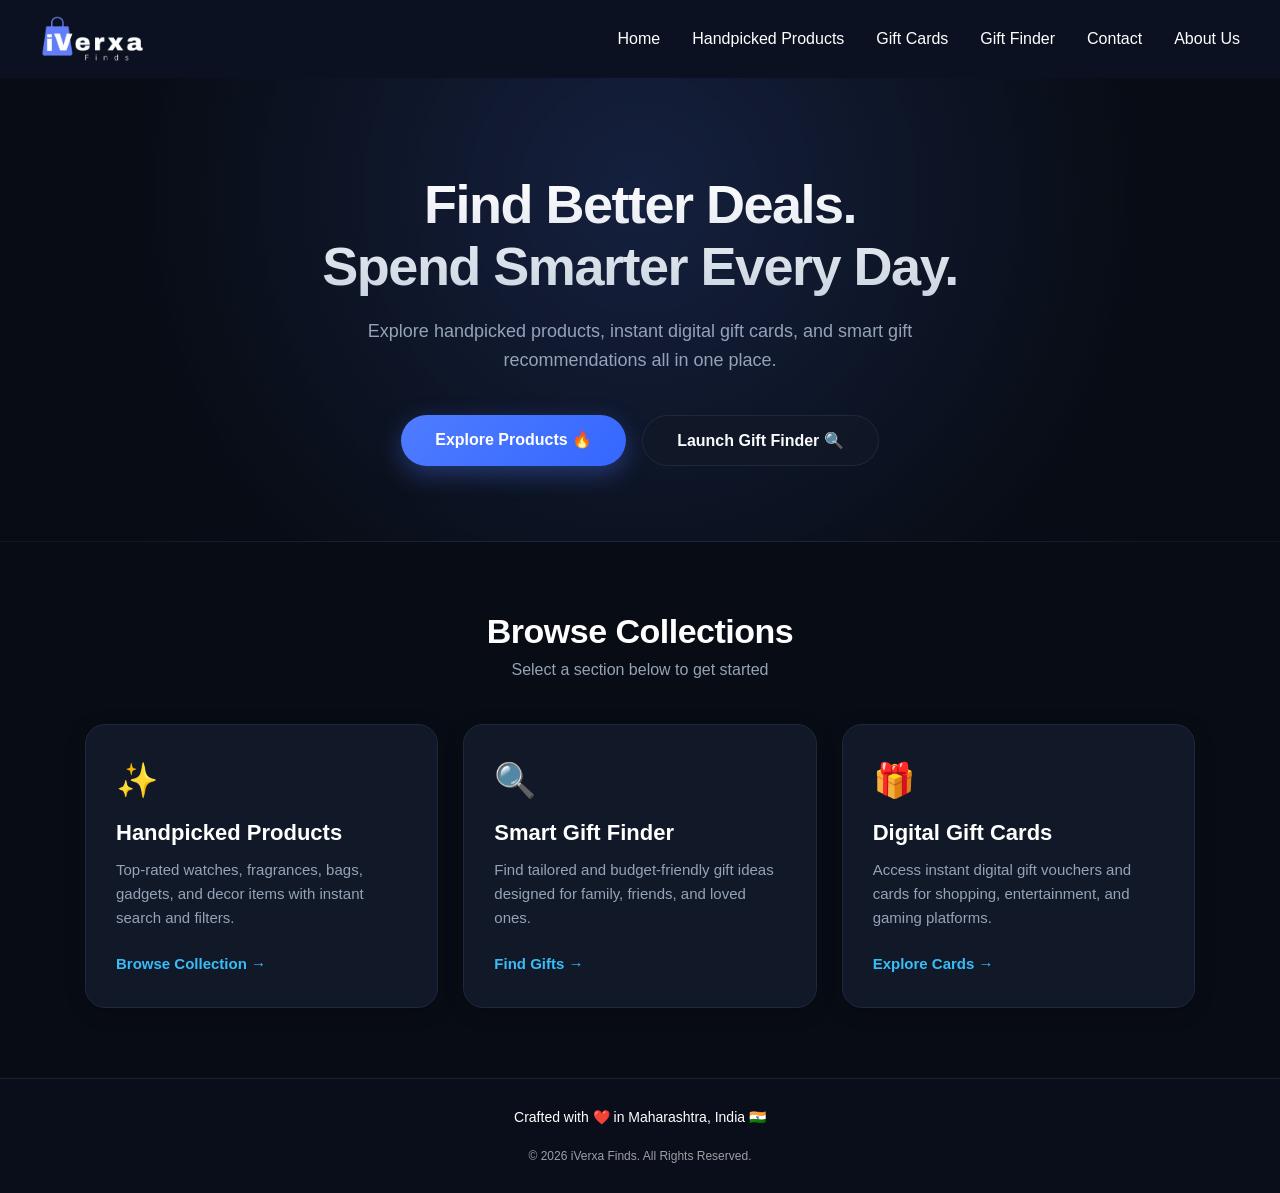
==== commit 4871fcef: "Final UI/UX & Logo Fixes" ====
--- a/index.html
+++ b/index.html
@@ -7,7 +7,7 @@
     <title>iVerxa Finds | Curated Deals & Smart Recommendations</title>
 
     <meta name="google-site-verification" content="LijkkL2CSjMQVJbNlQ_ZaYyhvx5YOYmb2FTAO7LZ7fs" />
-    <meta name="description" content="Discover handpicked products, digital gift cards, and smart gift recommendations curated by Sairaj Halkanche.">
+    <meta name="description" content="Discover handpicked products, digital gift cards, and smart gift recommendations curated for smart shoppers.">
 
     <link rel="stylesheet" href="css/style.css">
 
@@ -46,7 +46,7 @@
         /* Hero Section */
         .hero-section {
             position: relative;
-            padding: 85px 20px 60px 20px;
+            padding: 95px 20px 75px 20px;
             text-align: center;
             background: radial-gradient(circle at 50% 25%, rgba(79, 124, 255, 0.18) 0%, rgba(8, 12, 20, 1) 70%);
             border-bottom: 1px solid rgba(255, 255, 255, 0.05);
@@ -68,7 +68,7 @@
             font-size: 18px;
             color: var(--text-muted);
             max-width: 620px;
-            margin: 0 auto 35px auto;
+            margin: 0 auto 40px auto;
             line-height: 1.6;
         }
 
@@ -78,7 +78,6 @@
             gap: 16px;
             justify-content: center;
             flex-wrap: wrap;
-            margin-bottom: 50px;
         }
 
         .btn-primary {
@@ -113,40 +112,6 @@
         .btn-secondary:hover {
             border-color: var(--accent-blue);
             transform: translateY(-3px);
-        }
-
-        /* Live Activity & Engagement Counter Bar */
-        .live-counter-bar {
-            max-width: 900px;
-            margin: 0 auto;
-            display: grid;
-            grid-template-columns: repeat(auto-fit, minmax(200px, 1fr));
-            gap: 20px;
-            background: rgba(17, 24, 39, 0.6);
-            border: 1px solid var(--border-glow);
-            padding: 22px 30px;
-            border-radius: 20px;
-            backdrop-filter: blur(10px);
-        }
-
-        .counter-item {
-            text-align: center;
-        }
-
-        .counter-number {
-            font-size: 26px;
-            font-weight: 800;
-            color: var(--accent-cyan);
-            display: block;
-            margin-bottom: 4px;
-        }
-
-        .counter-label {
-            font-size: 13px;
-            color: var(--text-muted);
-            text-transform: uppercase;
-            letter-spacing: 0.5px;
-            font-weight: 600;
         }
 
         /* Feature Cards Section */
@@ -230,37 +195,9 @@
             gap: 6px;
         }
 
-        /* Creator Footer Banner */
-        .creator-banner {
-            background: linear-gradient(135deg, #111827 0%, #0B0F19 100%);
-            border: 1px solid var(--border-glow);
-            border-radius: 20px;
-            padding: 35px 40px;
-            margin-top: 60px;
-            display: flex;
-            align-items: center;
-            justify-content: space-between;
-            gap: 20px;
-            flex-wrap: wrap;
-        }
-
-        .creator-banner h3 {
-            font-size: 22px;
-            color: #FFFFFF;
-            margin: 0 0 6px 0;
-        }
-
-        .creator-banner p {
-            color: var(--text-muted);
-            margin: 0;
-            font-size: 15px;
-        }
-
         @media (max-width: 768px) {
             .hero-title { font-size: 36px; }
             .hero-subtitle { font-size: 16px; }
-            .live-counter-bar { grid-template-columns: 1fr 1fr; }
-            .creator-banner { text-align: center; justify-content: center; }
         }
     </style>
 </head>
@@ -270,7 +207,6 @@
     <!-- Navigation Bar -->
     <nav>
         <div class="logo">
-            <!-- Transparent PNG Logo -->
             <a href="index.html">
                 <img src="images/logo.png" alt="iVerxa Finds Logo" onerror="this.src='images/logo.jpeg'">
             </a>
@@ -293,28 +229,12 @@
         </h1>
 
         <p class="hero-subtitle">
-            Explore handpicked products, instant digital gift cards, and smart age-based gift recommendations in one place.
+            Explore handpicked products, instant digital gift cards, and smart gift recommendations all in one place.
         </p>
 
         <div class="cta-group">
             <a href="handpicked.html" class="btn-primary">Explore Products 🔥</a>
             <a href="giftfinder.html" class="btn-secondary">Launch Gift Finder 🔍</a>
-        </div>
-
-        <!-- Live Platform Activity Stats Bar -->
-        <div class="live-counter-bar">
-            <div class="counter-item">
-                <span class="counter-number">1,250+</span>
-                <span class="counter-label">Product Clicks</span>
-            </div>
-            <div class="counter-item">
-                <span class="counter-number">100%</span>
-                <span class="counter-label">Verified Deals</span>
-            </div>
-            <div class="counter-item">
-                <span class="counter-number">19+</span>
-                <span class="counter-label">Curated Items</span>
-            </div>
         </div>
     </section>
 
@@ -322,8 +242,8 @@
     <main class="main-container">
         
         <div class="section-header">
-            <h2>Browse Categories</h2>
-            <p>Select a category below to discover deals</p>
+            <h2>Browse Collections</h2>
+            <p>Select a section below to get started</p>
         </div>
 
         <div class="feature-grid">
@@ -343,7 +263,7 @@
                 <div>
                     <span class="icon-box">🔍</span>
                     <h3>Smart Gift Finder</h3>
-                    <p>Find age-appropriate and budget-friendly gift ideas tailored for family, friends, or loved ones.</p>
+                    <p>Find tailored and budget-friendly gift ideas designed for family, friends, and loved ones.</p>
                 </div>
                 <span class="card-action">Find Gifts &rarr;</span>
             </a>
@@ -360,20 +280,11 @@
 
         </div>
 
-        <!-- Creator Banner -->
-        <div class="creator-banner">
-            <div>
-                <h3>Created by Sairaj Halkanche</h3>
-                <p>Designed for a fast, clean, and distraction-free shopping experience.</p>
-            </div>
-            <a href="about.html" class="btn-secondary" style="padding: 12px 24px; font-size: 14px;">About Platform &rarr;</a>
-        </div>
-
     </main>
 
     <!-- Footer -->
     <footer class="footer">
-        Crafted with ❤️ by Sairaj Halkanche in Maharashtra, India 🇮🇳
+        Crafted with ❤️ in Maharashtra, India 🇮🇳
         <br><br>
         <span>© 2026 iVerxa Finds. All Rights Reserved.</span>
     </footer>
--- a/css/style.css
+++ b/css/style.css
@@ -1,686 +1,371 @@
-*{
-
-    margin:0;
-
-    padding:0;
-
-    box-sizing:border-box;
-
-}
-
-
-
-body{
-
-    font-family:Arial, Helvetica, sans-serif;
-
-    background:#0F172A;
-
-    color:white;
-
-}
-
-
+* {
+    margin: 0;
+    padding: 0;
+    box-sizing: border-box;
+}
+
+body {
+    font-family: -apple-system, BlinkMacSystemFont, "Segoe UI", Roboto, Helvetica, Arial, sans-serif;
+    background: #0B1120;
+    color: white;
+}
 
 /* ================= NAVBAR ================= */
 
-
-
-nav{
-
-    display:flex;
-
-    justify-content:space-between;
-
-    align-items:center;
-
-    padding:25px 80px;
-
-    background:#111827;
-
-    position:sticky;
-
-    top:0;
-
-}
-
-
-
-.logo img{
-
-    height:55px;
-
-    width:auto;
-
-    display:block;
-
-}
-
-
-
-.menu{
-
-    display:flex;
-
-    list-style:none;
-
-    gap:35px;
-
-}
-
-
-
-.menu a{
-
-    color:white;
-
-    text-decoration:none;
-
-    font-size:18px;
-
-    transition:0.3s;
-
-}
-
-
-
-.menu a:hover{
-
-    color:#4F7CFF;
-
-}
-
-
-
-/* ================= HERO ================= */
-
-
-
-.hero{
-
-    min-height:85vh;
-
-    display:flex;
-
-    flex-direction:column;
-
-    justify-content:center;
-
-    align-items:center;
-
-    text-align:center;
-
-    padding:40px;
-
-}
-
-
-
-.hero h1{
-
-    font-size:70px;
-
-    font-weight:800;
-
-    line-height:1.1;
-
-}
-
-
-
-.hero p{
-
-    margin-top:25px;
-
-    max-width:700px;
-
-    color:#cbd5e1;
-
-    font-size:22px;
-
-    line-height:1.7;
-
-}
-
-
-
-.buttons{
-
-    margin-top:45px;
-
-    display:flex;
-
-    gap:20px;
-
-}
-
-
-
-.buttons a{
-
-    text-decoration:none;
-
-    padding:18px 40px;
-
-    border-radius:50px;
-
-    font-size:18px;
-
-    font-weight:bold;
-
-    transition:.3s;
-
-}
-
-
-
-.buttons a:first-child{
-
-    background:#4F7CFF;
-
-    color:white;
-
-}
-
-
-
-.buttons a:last-child{
-
-    border:2px solid white;
-
-    color:white;
-
-}
-
-
-
-.buttons a:hover{
-
-    transform:translateY(-5px);
-
-}
-
-
-
-/* ================= CATEGORIES ================= */
-
-
-
-.categories{
-
-    padding:80px 8%;
-
-}
-
-
-
-.categories h2{
-
-    text-align:center;
-
-    font-size:42px;
-
-    margin-bottom:50px;
-
-}
-
-
-
-.category-grid{
-
-    display:grid;
-
-    grid-template-columns:repeat(auto-fit,minmax(250px,1fr));
-
-    gap:30px;
-
-}
-
-
-
-.category-card{
-
-    background:#18233b;
-
-    border-radius:20px;
-
-    padding:35px;
-
-    text-align:center;
-
-    cursor:pointer;
-
-    transition:0.3s;
-
-}
-
-
-
-.category-card:hover{
-
-    transform:translateY(-10px);
-
-    background:#22304a;
-
-}
-
-
-
-.category-card span{
-
-    font-size:50px;
-
-    display:block;
-
-    margin-bottom:20px;
-
-}
-
-
-
-.category-card h3{
-
-    font-size:28px;
-
-    margin-bottom:12px;
-
-}
-
-
-
-.category-card p{
-
-    color:#b8c0d0;
-
-    line-height:1.6;
-
-}
-
-
-
-.products{
-
-    padding:80px;
-
-    text-align:center;
-
-}
-
-
-
-.products h2{
-
-    font-size:42px;
-
-    margin-bottom:40px;
-
-}
-
-
-
-.product-grid{
-
-    display:flex;
-
-    justify-content:center;
-
-}
-
-
-
-.product-card{
-
-    width:320px;
-
-    background:#1E293B;
-
-    border-radius:20px;
-
-    padding:20px;
-
-}
-
-
-
-.product-card img{
-
-    width:100%;
-
-    border-radius:15px;
-
-}
-
-
-
-.product-card h3{
-
-    margin:20px 0 10px;
-
-}
-
-
-
-.product-card p{
-
-    color:#cbd5e1;
-
-    margin-bottom:20px;
-
-}
-
-
-
-.product-card a{
-
-    display:inline-block;
-
-    padding:12px 30px;
-
-    background:#4F7CFF;
-
-    color:white;
-
-    text-decoration:none;
-
-    border-radius:30px;
-
-    font-weight:bold;
-
-}
-
-
-
-.product-card a:hover{
-
-    background:#3567ff;
-
-}/* ================= GIFT CARDS ================= */
-
-
-
-.gift-cards{
-
-    padding:80px 8%;
-
-    text-align:center;
-
-}
-
-
-
-.gift-cards h2{
-
-    font-size:42px;
-
-    margin-bottom:15px;
-
-}
-
-
-
-.gift-cards .subtitle{
-
-    color:#b8c0d0;
-
-    margin-bottom:50px;
-
-}
-
-
-
-.gift-grid{
-
-    display:grid;
-
-    grid-template-columns:repeat(auto-fit,minmax(260px,1fr));
-
-    gap:30px;
-
-}
-
-
-
-.gift-card{
-
-    background:#1E293B;
-
-    padding:30px;
-
-    border-radius:20px;
-
-    transition:.3s;
-
-}
-
-
-
-.gift-card:hover{
-
-    transform:translateY(-8px);
-
-}
-
-
-
-.gift-card img{
-
-    width:80px;
-
-    margin-bottom:20px;
-
-}
-
-
-
-.gift-card h3{
-
-    margin-bottom:20px;
-
-}
-
-
-
-.gift-card select{
-
-    width:100%;
-
-    padding:12px;
-
-    border:none;
-
-    border-radius:10px;
-
-    margin-bottom:15px;
-
-    background:#0F172A;
-
-    color:white;
-
-}
-
-
-
-.stock{
-
-    color:#4ade80;
-
-    margin-bottom:20px;
-
-    font-weight:bold;
-
-}
-
-
-
-.gift-card a{
-
-    display:inline-block;
-
-    width:100%;
-
-    padding:14px;
-
-    border-radius:12px;
-
-    background:#4F7CFF;
-
-    color:white;
-
-    text-decoration:none;
-
-    font-weight:bold;
-
-}
-
-
-
-.gift-card a:hover{
-
-    background:#3567ff;
-
-}/* ================= FOOTER ================= */
-
-
-
-footer{
-
-    background:#111827;
-
-    text-align:center;
-
-    padding:25px;
-
-    margin-top:80px;
-
-}
-
-
-
-footer p{
-
-    color:#b8c0d0;
-
-    font-size:16px;
-
-}
-
-.badge{
-
-    display:inline-block;
-
-    background:#FFD700;
-
-    color:#111827;
-
-    padding:6px 12px;
-
-    border-radius:20px;
-
-    font-size:14px;
-
-    font-weight:bold;
-
-    margin:15px 0;
-
-}.category-link{
-
-    text-decoration:none;
-
-    color:inherit;
-
-}
-
-
-
-.footer {
-
-    text-align: center;
-
-    padding: 20px;
-
-    margin-top: 50px;
-
-    color: #ffffff;
-
+nav {
+    display: flex;
+    justify-content: space-between;
+    align-items: center;
+    padding: 20px 60px;
+    background: #0B1120;
+    position: sticky;
+    top: 0;
+    z-index: 1000;
+}
+
+.logo img {
+    height: 48px;
+    width: auto;
+    max-width: 180px;
+    object-fit: contain;
+    display: block;
+    background: transparent !important;
+}
+
+.menu {
+    display: flex;
+    list-style: none;
+    gap: 32px;
+    align-items: center;
+}
+
+.menu a {
+    color: #ffffff;
+    text-decoration: none;
+    font-size: 16px;
+    font-weight: 500;
+    transition: 0.3s;
+}
+
+.menu a:hover {
+    color: #4F7CFF;
+}
+
+/* ================= HERO SECTION ================= */
+
+.hero {
+    min-height: 70vh;
+    display: flex;
+    flex-direction: column;
+    justify-content: center;
+    align-items: center;
+    text-align: center;
+    padding: 40px 20px;
+}
+
+.hero h1 {
+    font-size: 58px;
+    font-weight: 800;
+    line-height: 1.15;
+    letter-spacing: -1px;
+    color: #ffffff;
+}
+
+.hero p {
+    margin-top: 20px;
+    max-width: 650px;
+    color: #CBD5E1;
+    font-size: 18px;
+    line-height: 1.6;
+}
+
+.buttons {
+    margin-top: 35px;
+    display: flex;
+    gap: 18px;
+    justify-content: center;
+}
+
+.buttons a {
+    text-decoration: none;
+    padding: 14px 32px;
+    border-radius: 50px;
+    font-size: 15px;
+    font-weight: 600;
+    transition: .3s ease;
+}
+
+.buttons a:first-child {
+    background: #4F7CFF;
+    color: white;
+}
+
+.buttons a:last-child {
+    border: 1px solid rgba(255, 255, 255, 0.3);
+    color: white;
+    background: rgba(255, 255, 255, 0.05);
+}
+
+.buttons a:hover {
+    transform: translateY(-3px);
+}
+
+/* ================= CATEGORIES SECTION ================= */
+
+.categories {
+    padding: 60px 8%;
+}
+
+.categories h2 {
+    text-align: center;
+    font-size: 36px;
+    margin-bottom: 40px;
+}
+
+.category-grid {
+    display: grid;
+    grid-template-columns: repeat(auto-fit, minmax(260px, 1fr));
+    gap: 25px;
+}
+
+.category-card {
+    background: #151E32;
+    border-radius: 20px;
+    padding: 35px;
+    text-align: center;
+    cursor: pointer;
+    transition: 0.3s;
+}
+
+.category-card:hover {
+    transform: translateY(-8px);
+    background: #1E2B47;
+}
+
+.category-card span {
+    font-size: 45px;
+    display: block;
+    margin-bottom: 18px;
+}
+
+.category-card h3 {
+    font-size: 24px;
+    margin-bottom: 10px;
+}
+
+.category-card p {
+    color: #B8C0D0;
+    line-height: 1.5;
+}
+
+.category-link {
+    text-decoration: none;
+    color: inherit;
+}
+
+/* ================= GIFT CARDS & PRODUCTS FIX ================= */
+
+.gift-cards, .products {
+    padding: 50px 8%;
+    text-align: center;
+}
+
+.gift-cards h2, .products h2 {
+    font-size: 34px;
+    margin-bottom: 10px;
+}
+
+.gift-cards .subtitle {
+    color: #b8c0d0;
+    margin-bottom: 40px;
+}
+
+.gift-grid, .product-grid {
+    display: grid;
+    grid-template-columns: repeat(auto-fit, minmax(250px, 1fr));
+    gap: 25px;
+}
+
+.gift-card, .product-card {
+    background: #151E32;
+    padding: 25px;
+    border-radius: 20px;
+    transition: .3s;
+    text-align: center;
+    display: flex;
+    flex-direction: column;
+    align-items: center;
+    justify-content: space-between;
+}
+
+.gift-card:hover, .product-card:hover {
+    transform: translateY(-6px);
+    background: #1E2B47;
+}
+
+/* STRICT IMAGE LIMIT - Giant photo issue permanently fixed */
+.gift-card img, .product-card img {
+    width: 100% !important;
+    max-width: 110px !important;
+    height: 90px !important;
+    object-fit: contain !important;
+    margin: 0 auto 15px auto !important;
+    display: block !important;
+}
+
+.gift-card h3, .product-card h3 {
+    font-size: 20px;
+    margin-bottom: 12px;
+}
+
+.gift-card select {
+    width: 100%;
+    padding: 10px;
+    border: none;
+    border-radius: 8px;
+    margin-bottom: 12px;
+    background: #0B1120;
+    color: white;
+}
+
+.stock {
+    color: #4ade80;
+    margin-bottom: 12px;
+    font-weight: bold;
     font-size: 14px;
-
-    letter-spacing: 0.5px;
-
-    opacity: 0.9;
-
-    border-top: 1px solid rgba(255,255,255,0.1);
-
-}
-
-
+}
+
+.gift-card a, .product-card a {
+    display: inline-block;
+    width: 100%;
+    padding: 12px;
+    border-radius: 12px;
+    background: #4F7CFF;
+    color: white;
+    text-decoration: none;
+    font-weight: bold;
+}
+
+.gift-card a:hover, .product-card a:hover {
+    background: #3567ff;
+}
+
+/* ================= FOOTER ================= */
+
+.footer, footer {
+    text-align: center;
+    padding: 30px;
+    margin-top: 60px;
+    color: #ffffff;
+    font-size: 14px;
+    background: #090E1A;
+    border-top: 1px solid rgba(255, 255, 255, 0.08);
+}
 
 .footer span {
-
     display: block;
-
     margin-top: 8px;
-
     font-size: 12px;
-
     opacity: 0.6;
-
-}
-
-.offer-badge{
-
-    display:inline-block;
-
-    background:#16a34a;
-
-    color:#fff;
-
-    padding:6px 12px;
-
-    border-radius:20px;
-
-    font-size:14px;
-
-    font-weight:bold;
-
-    margin:10px 0 15px 0;
-
-}
-
-
-
-/* Gift Card Images */
-
-.gift-card img{
-
-    width:90px;
-
-    height:90px;
-
-    object-fit:contain;
-
-    margin-bottom:15px;
-
-}
-
-
-
-/* Gift Card Size */
-
-.gift-card{
-
-    min-height:420px;
-
-    transition:0.3s ease;
-
-}
-
-
-
-/* Hover Effect */
-
-.gift-card:hover{
-
-    transform:translateY(-8px);
-
-} 
-
+}
+
+/* ================= SUPPORT & CONTACT SECTION ================= */
+
+.contact-section, .support-section {
+    padding: 60px 8%;
+    max-width: 1000px;
+    margin: 0 auto;
+    text-align: center;
+}
+
+.contact-section h2, .support-section h2 {
+    font-size: 34px;
+    font-weight: 800;
+    margin-bottom: 12px;
+    color: #ffffff;
+}
+
+.support-subtitle {
+    color: #CBD5E1;
+    font-size: 16px;
+    margin-bottom: 40px;
+}
+
+.support-grid {
+    display: grid;
+    grid-template-columns: repeat(auto-fit, minmax(260px, 1fr));
+    gap: 25px;
+    margin-top: 30px;
+}
+
+.support-card {
+    background: #151E32;
+    border: 1px solid rgba(255, 255, 255, 0.08);
+    border-radius: 20px;
+    padding: 30px 25px;
+    text-align: center;
+    transition: all 0.3s ease;
+    display: flex;
+    flex-direction: column;
+    align-items: center;
+    justify-content: space-between;
+}
+
+.support-card:hover {
+    transform: translateY(-6px);
+    background: #1E2B47;
+    border-color: rgba(79, 124, 255, 0.4);
+}
+
+.support-icon {
+    font-size: 40px;
+    margin-bottom: 15px;
+    display: block;
+}
+
+.support-card h3 {
+    font-size: 20px;
+    color: #ffffff;
+    margin-bottom: 10px;
+}
+
+.support-card p {
+    color: #B8C0D0;
+    font-size: 14px;
+    line-height: 1.5;
+    margin-bottom: 20px;
+}
+
+.support-card a, .support-btn {
+    display: inline-block;
+    width: 100%;
+    padding: 12px 20px;
+    background: #4F7CFF;
+    color: white;
+    text-decoration: none;
+    border-radius: 12px;
+    font-weight: 600;
+    font-size: 14px;
+    transition: background 0.3s ease;
+}
+
+.support-card a:hover, .support-btn:hover {
+    background: #3567FF;
+}
+/* Navbar Logo Absolute Fix */
+nav .logo img, 
+.logo img {
+    height: 48px !important;    /* Logo ki height badhane ke liye */
+    max-height: 55px !important;
+    width: auto !important;
+    object-fit: contain !important;
+    display: block !important;
+    vertical-align: middle;
+}
+
+nav {
+    display: flex;
+    justify-content: space-between;
+    align-items: center;
+    padding: 15px 40px;
+}
